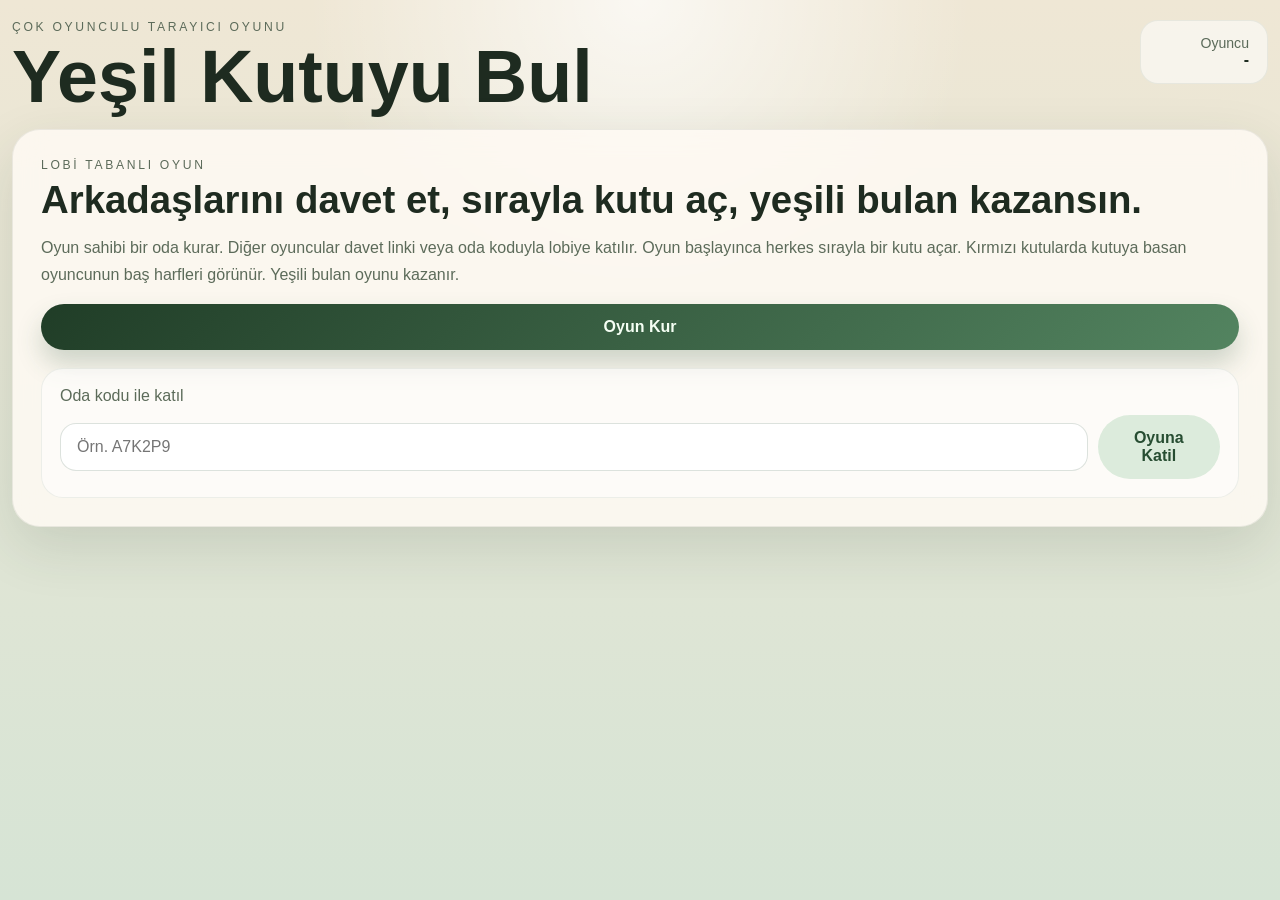
==== index.html @ d61cb57b "Prepare FindTheBox for production deployment" ====
<!DOCTYPE html>
<html lang="tr">
<head>
  <meta charset="UTF-8">
  <meta name="viewport" content="width=device-width, initial-scale=1.0">
  <title>Yeşil Kutuyu Bul</title>
  <link rel="stylesheet" href="styles.css">
</head>
<body>
  <div class="app-shell">
    <header class="topbar">
      <div>
        <p class="eyebrow">Çok Oyunculu Tarayıcı Oyunu</p>
        <h1>Yeşil Kutuyu Bul</h1>
      </div>
      <div class="profile-chip">
        <span>Oyuncu</span>
        <strong id="playerBadge">-</strong>
      </div>
    </header>

    <main class="layout">
      <section id="homeView" class="panel hero-panel view active">
        <div class="hero-copy">
          <p class="section-kicker">Lobi tabanlı oyun</p>
          <h2>Arkadaşlarını davet et, sırayla kutu aç, yeşili bulan kazansın.</h2>
          <p>
            Oyun sahibi bir oda kurar. Diğer oyuncular davet linki veya oda koduyla lobiye katılır.
            Oyun başlayınca herkes sırayla bir kutu açar. Kırmızı kutularda kutuya basan oyuncunun
            baş harfleri görünür. Yeşili bulan oyunu kazanır.
          </p>
        </div>

        <div class="hero-actions">
          <button id="createRoomButton" class="primary-button" type="button">Oyun Kur</button>

          <form id="joinRoomForm" class="join-card">
            <label for="roomCodeInput">Oda kodu ile katıl</label>
            <div class="join-row">
              <input id="roomCodeInput" name="roomCode" type="text" maxlength="6" placeholder="Örn. A7K2P9" autocomplete="off">
              <button class="secondary-button" type="submit">Oyuna Katil</button>
            </div>
          </form>
        </div>
      </section>

      <section id="roomView" class="view">
        <div class="grid-layout">
          <aside class="panel sidebar">
            <div class="room-header">
              <p class="section-kicker">Oda Bilgileri</p>
              <div class="room-code-wrap">
                <span>Oda Kodu</span>
                <strong id="roomCodeLabel">------</strong>
              </div>
            </div>

            <div class="invite-box">
              <label for="inviteLinkInput">Davet Linki</label>
              <div class="invite-row">
                <input id="inviteLinkInput" type="text" readonly>
                <button id="copyInviteButton" class="ghost-button" type="button">Kopyala</button>
              </div>
            </div>

            <div class="player-list-card">
              <div class="player-list-title">
                <span>Oyuncular</span>
                <strong id="playerCountLabel">0/4</strong>
              </div>
              <ul id="playersList" class="players-list"></ul>
            </div>

            <div class="player-list-card">
              <div class="player-list-title">
                <span>Lider Tablosu</span>
                <strong id="leaderLabel">-</strong>
              </div>
              <ul id="leaderboardList" class="players-list"></ul>
            </div>

            <div class="panel-note">
              <strong>Tur Kuralı</strong>
              <p id="stepRuleText">1. turda herkes sırayla 1 kutu açar. Sonraki turlarda kazanan oyuncu bonus açılış hakkıyla başlar.</p>
            </div>
          </aside>

          <section class="panel game-panel">
            <div class="game-toolbar">
              <div class="status-stack">
                <p class="section-kicker">Oyun Durumu</p>
                <h2 id="statusHeading">Lobi hazırlanıyor</h2>
                <p id="statusText">Bir oda kur veya katıl, sonra oyun sahibinin başlatmasını bekle.</p>
              </div>

              <div class="toolbar-actions">
                <button id="startGameButton" class="primary-button" type="button">Oyunu Baslat</button>
                <button id="leaveRoomButton" class="ghost-button" type="button">Lobiden Ayrıl</button>
              </div>
            </div>

            <div class="turn-strip">
              <div class="turn-card">
                <span>Sıra</span>
                <strong id="turnLabel">Bekleniyor</strong>
              </div>
              <div class="turn-card">
                <span>Tur</span>
                <strong id="stepLabel">1/5</strong>
              </div>
              <div class="turn-card">
                <span>Bonus Hak</span>
                <strong id="bonusLabel">-</strong>
              </div>
            </div>

            <div id="board" class="board" aria-label="Oyun tahtası"></div>

            <div class="results-strip">
              <div class="player-list-card">
                <div class="player-list-title">
                  <span>Tur Sonuçları</span>
                  <strong id="resultsCountLabel">0/5</strong>
                </div>
                <ul id="stepResultsList" class="players-list"></ul>
              </div>
            </div>
          </section>
        </div>
      </section>
    </main>
  </div>

  <dialog id="nameDialog" class="dialog-card">
    <form id="nameForm" method="dialog" class="dialog-form">
      <p class="section-kicker">İlk Giriş</p>
      <h2>Oyuncu adını yaz</h2>
      <p>Bu isim kutuların üstünde görünecek ve lobide seni temsil edecek.</p>
      <input id="nameInput" name="playerName" type="text" maxlength="20" placeholder="İsminiz" autocomplete="name" required>
      <button class="primary-button" type="submit">Devam Et</button>
    </form>
  </dialog>

  <dialog id="createRoomDialog" class="dialog-card">
    <form id="createRoomForm" method="dialog" class="dialog-form">
      <p class="section-kicker">Oda Ayarları</p>
      <h2>Oyuncu sayısını seç</h2>
      <p>Lobi oluşturulurken maksimum oyuncu sayısını belirleyebilirsin.</p>
      <label class="select-label" for="maxPlayersSelect">Maksimum oyuncu</label>
      <select id="maxPlayersSelect" class="select-input" name="maxPlayers">
        <option value="2">2 Oyuncu</option>
        <option value="3">3 Oyuncu</option>
        <option value="4">4 Oyuncu</option>
        <option value="5">5 Oyuncu</option>
        <option value="6">6 Oyuncu</option>
        <option value="7">7 Oyuncu</option>
        <option value="8" selected>8 Oyuncu</option>
      </select>
      <div class="dialog-actions">
        <button class="primary-button" type="submit">Odayı Kur</button>
        <button id="cancelCreateRoomButton" class="ghost-button" type="button">Vazgeç</button>
      </div>
    </form>
  </dialog>

  <dialog id="restartDialog" class="dialog-card">
    <div class="dialog-form">
      <p class="section-kicker">Tur Bitti</p>
      <h2 id="restartTitle">Yeni turnuva başlatılsın mı?</h2>
      <p id="restartText">Oda sahibi olarak aynı oyuncularla 5 turluk yeni bir seri açabilirsin.</p>
      <div class="dialog-actions">
        <button id="restartGameButton" class="primary-button" type="button">Tekrar Başlat</button>
        <button id="closeRestartDialogButton" class="ghost-button" type="button">Daha Sonra</button>
      </div>
    </div>
  </dialog>

  <div id="toast" class="toast" aria-live="polite"></div>
  <div id="celebrationOverlay" class="celebration-overlay" aria-hidden="true">
    <div class="celebration-fireworks">
      <span class="burst burst-a"></span>
      <span class="burst burst-b"></span>
      <span class="burst burst-c"></span>
      <span class="burst burst-d"></span>
    </div>
    <div class="celebration-card">
      <p class="section-kicker">Tur Kazanıldı</p>
      <h2 id="celebrationTitle">Kazanan belli oldu</h2>
      <p id="celebrationText">Yeni tur 5 saniye içinde başlayacak.</p>
    </div>
  </div>

  <script src="script.js"></script>
</body>
</html>
---- styles.css ----
:root {
  --bg-top: #efe7d5;
  --bg-bottom: #d6e4d5;
  --panel: rgba(255, 251, 244, 0.82);
  --panel-border: rgba(32, 52, 37, 0.08);
  --text: #1e2b20;
  --muted: #5c6b5a;
  --accent: #274d32;
  --danger: #c95a5a;
  --danger-deep: #943434;
  --success: #48a96a;
  --success-deep: #21603b;
  --tile-hidden: #f3ede2;
  --tile-border: #d4c7af;
  --shadow: 0 20px 55px rgba(44, 63, 48, 0.14);
}

* {
  box-sizing: border-box;
}

body {
  margin: 0;
  min-height: 100vh;
  font-family: Bahnschrift, "Trebuchet MS", sans-serif;
  color: var(--text);
  background:
    radial-gradient(circle at top, rgba(255, 255, 255, 0.7), transparent 30%),
    linear-gradient(180deg, var(--bg-top), var(--bg-bottom));
}

button,
input {
  font: inherit;
}

.app-shell {
  width: min(1320px, calc(100% - 24px));
  margin: 0 auto;
  padding: 20px 0 36px;
}

.topbar {
  display: flex;
  justify-content: space-between;
  align-items: flex-start;
  gap: 16px;
  margin-bottom: 18px;
}

.eyebrow,
.section-kicker {
  margin: 0 0 8px;
  text-transform: uppercase;
  letter-spacing: 0.22em;
  font-size: 0.76rem;
  color: var(--muted);
}

h1 {
  margin: 0;
  font-size: clamp(2.6rem, 6vw, 4.6rem);
  line-height: 0.94;
}

.profile-chip {
  padding: 14px 18px;
  border-radius: 18px;
  background: rgba(255, 255, 255, 0.55);
  border: 1px solid rgba(39, 77, 50, 0.08);
  min-width: 128px;
  text-align: right;
}

.profile-chip span {
  display: block;
  color: var(--muted);
  font-size: 0.88rem;
}

.view {
  display: none;
}

.view.active {
  display: block;
}

.panel {
  background: var(--panel);
  border: 1px solid var(--panel-border);
  border-radius: 28px;
  box-shadow: var(--shadow);
  backdrop-filter: blur(16px);
}

.hero-panel {
  display: grid;
  grid-template-columns: 1.3fr 0.9fr;
  gap: 24px;
  padding: 28px;
}

.hero-panel h2,
.status-stack h2,
.dialog-form h2 {
  margin: 0;
  font-size: clamp(1.8rem, 3vw, 3rem);
  line-height: 1.02;
}

.hero-copy p:last-child,
.status-stack p:last-child,
.dialog-form p {
  color: var(--muted);
  line-height: 1.65;
}

.hero-actions {
  display: flex;
  flex-direction: column;
  justify-content: center;
  gap: 18px;
}

.join-card,
.invite-box,
.player-list-card,
.panel-note,
.turn-card {
  padding: 18px;
  border-radius: 22px;
  background: rgba(255, 255, 255, 0.56);
  border: 1px solid rgba(39, 77, 50, 0.08);
}

.join-card label,
.invite-box label {
  display: block;
  margin-bottom: 10px;
  color: var(--muted);
}

.join-row,
.invite-row,
.dialog-actions {
  display: flex;
  gap: 10px;
  align-items: center;
}

.select-label {
  display: block;
  margin: 10px 0 8px;
  color: var(--muted);
}

.select-input {
  width: 100%;
  padding: 14px 16px;
  border-radius: 16px;
  border: 1px solid rgba(39, 77, 50, 0.16);
  background: rgba(255, 255, 255, 0.9);
  color: var(--text);
}

input {
  width: 100%;
  padding: 14px 16px;
  border-radius: 16px;
  border: 1px solid rgba(39, 77, 50, 0.16);
  background: rgba(255, 255, 255, 0.86);
  color: var(--text);
}

input:focus-visible {
  outline: 3px solid rgba(39, 77, 50, 0.22);
  outline-offset: 2px;
}

.primary-button,
.secondary-button,
.ghost-button {
  border: 0;
  border-radius: 999px;
  padding: 14px 22px;
  cursor: pointer;
  font-weight: 700;
  transition: transform 150ms ease, opacity 150ms ease;
}

.primary-button {
  color: #f5fff4;
  background: linear-gradient(135deg, #203d27, #538460);
  box-shadow: 0 14px 26px rgba(44, 87, 57, 0.22);
}

.secondary-button {
  color: var(--accent);
  background: #dcebdc;
}

.ghost-button {
  color: var(--accent);
  background: rgba(255, 255, 255, 0.72);
  border: 1px solid rgba(39, 77, 50, 0.12);
}

button:hover:not(:disabled) {
  transform: translateY(-1px);
}

button:disabled {
  opacity: 0.55;
  cursor: not-allowed;
}

.grid-layout {
  display: grid;
  grid-template-columns: minmax(280px, 320px) minmax(0, 1fr);
  gap: 18px;
  align-items: start;
}

.sidebar,
.game-panel {
  padding: 24px;
}

.sidebar {
  display: grid;
  align-content: start;
  gap: 16px;
}

.room-header,
.player-list-title {
  display: flex;
  justify-content: space-between;
  align-items: center;
  gap: 12px;
}

.room-code-wrap {
  text-align: right;
}

.room-code-wrap span,
.turn-card span {
  display: block;
  color: var(--muted);
  font-size: 0.86rem;
}

.room-code-wrap strong,
.turn-card strong {
  font-size: 1.28rem;
}

.players-list {
  list-style: none;
  padding: 0;
  margin: 16px 0 0;
  display: grid;
  gap: 10px;
}

.players-list li {
  display: flex;
  align-items: center;
  justify-content: space-between;
  gap: 10px;
  padding: 12px 14px;
  border-radius: 16px;
  background: rgba(249, 248, 244, 0.9);
}

.players-list li.compact {
  padding: 10px 12px;
}

.player-meta {
  display: flex;
  align-items: center;
  gap: 10px;
}

.avatar {
  width: 38px;
  height: 38px;
  display: grid;
  place-items: center;
  border-radius: 50%;
  background: #e5f0e2;
  color: var(--accent);
  font-weight: 700;
}

.pill {
  padding: 4px 8px;
  border-radius: 999px;
  font-size: 0.76rem;
  background: #edf4e8;
  color: var(--accent);
}

.subline {
  color: var(--muted);
  font-size: 0.84rem;
}

.game-toolbar {
  display: flex;
  justify-content: space-between;
  gap: 20px;
  align-items: flex-start;
}

.toolbar-actions {
  display: flex;
  gap: 10px;
  flex-wrap: wrap;
  justify-content: flex-end;
}

.turn-strip {
  display: grid;
  grid-template-columns: repeat(3, minmax(0, 1fr));
  gap: 14px;
  margin-top: 22px;
}

.results-strip {
  margin-top: 22px;
}

.board {
  display: grid;
  grid-template-columns: repeat(10, minmax(0, 1fr));
  gap: 8px;
  margin-top: 22px;
}

.tile {
  aspect-ratio: 1 / 1;
  min-height: 54px;
  border-radius: 16px;
  border: 2px solid var(--tile-border);
  background: var(--tile-hidden);
  cursor: pointer;
  position: relative;
  overflow: hidden;
  transition: transform 140ms ease, border-color 160ms ease, background 160ms ease;
}

.tile:hover:not(:disabled) {
  transform: scale(1.03);
}

.tile:focus-visible {
  outline: 3px solid rgba(39, 77, 50, 0.24);
  outline-offset: 2px;
}

.tile.revealed.red {
  background: linear-gradient(145deg, var(--danger), #e07d7d);
  border-color: var(--danger-deep);
}

.tile.revealed.green {
  background: linear-gradient(145deg, var(--success), #7fc894);
  border-color: var(--success-deep);
}

.tile-label {
  position: absolute;
  inset: 0;
  display: grid;
  place-items: center;
  font-size: clamp(0.8rem, 1.9vw, 1.1rem);
  font-weight: 700;
  color: rgba(255, 255, 255, 0.96);
  letter-spacing: 0.04em;
}

.tile.ready {
  box-shadow: inset 0 0 0 3px rgba(39, 77, 50, 0.12);
}

.dialog-card {
  width: min(460px, calc(100% - 24px));
  border: 0;
  border-radius: 28px;
  padding: 0;
  background: transparent;
}

.dialog-card::backdrop {
  background: rgba(17, 27, 19, 0.42);
  backdrop-filter: blur(5px);
}

.dialog-form {
  padding: 28px;
  border-radius: 28px;
  background: #fffaf2;
  box-shadow: var(--shadow);
}

.toast {
  position: fixed;
  left: 50%;
  bottom: 24px;
  transform: translateX(-50%) translateY(12px);
  padding: 12px 16px;
  border-radius: 999px;
  background: rgba(31, 49, 37, 0.95);
  color: #f9fff8;
  opacity: 0;
  pointer-events: none;
  transition: opacity 160ms ease, transform 160ms ease;
}

.toast.visible {
  opacity: 1;
  transform: translateX(-50%) translateY(0);
}

.celebration-overlay {
  position: fixed;
  inset: 0;
  display: grid;
  place-items: center;
  background: rgba(15, 28, 18, 0.48);
  backdrop-filter: blur(6px);
  opacity: 0;
  pointer-events: none;
  transition: opacity 220ms ease;
  z-index: 20;
}

.celebration-overlay.visible {
  opacity: 1;
}

.celebration-card {
  position: relative;
  z-index: 2;
  width: min(520px, calc(100% - 24px));
  padding: 28px;
  border-radius: 28px;
  background: rgba(255, 248, 239, 0.96);
  box-shadow: var(--shadow);
  text-align: center;
}

.celebration-fireworks {
  position: absolute;
  inset: 0;
  pointer-events: none;
}

.burst {
  position: absolute;
  width: 160px;
  height: 160px;
  border-radius: 50%;
  background:
    radial-gradient(circle, rgba(255, 255, 255, 0.95) 0 8%, transparent 9%),
    conic-gradient(from 0deg, #ffcf70, transparent 15%, #66d48a 30%, transparent 45%, #ff7b7b 60%, transparent 75%, #ffe6a7 90%, transparent 100%);
  filter: blur(0.4px);
  opacity: 0;
  animation: burst-pop 1.4s ease-out infinite;
}

.burst-a {
  top: 14%;
  left: 18%;
}

.burst-b {
  top: 18%;
  right: 16%;
  animation-delay: 0.35s;
}

.burst-c {
  bottom: 18%;
  left: 22%;
  animation-delay: 0.7s;
}

.burst-d {
  bottom: 14%;
  right: 20%;
  animation-delay: 1.05s;
}

@keyframes burst-pop {
  0% {
    transform: scale(0.25);
    opacity: 0;
  }

  18% {
    opacity: 1;
  }

  100% {
    transform: scale(1.15);
    opacity: 0;
  }
}

@media (max-width: 980px) {
  .hero-panel,
  .grid-layout {
    grid-template-columns: 1fr;
  }

  .game-toolbar {
    flex-direction: column;
  }

  .sidebar {
    order: 2;
  }

  .game-panel {
    order: 1;
  }
}

@media (max-width: 720px) {
  .topbar {
    flex-direction: column;
  }

  .profile-chip {
    width: 100%;
    text-align: left;
  }

  .turn-strip {
    grid-template-columns: repeat(3, minmax(0, 1fr));
  }

  .board {
    grid-template-columns: repeat(5, minmax(0, 1fr));
  }

  .join-row,
  .invite-row,
  .dialog-actions {
    flex-direction: column;
    align-items: stretch;
  }

  .toolbar-actions {
    width: 100%;
  }

  .toolbar-actions button {
    width: 100%;
  }
}

@media (max-width: 520px) {
  .app-shell {
    width: min(100% - 14px, 100%);
    padding-top: 12px;
  }

  .panel,
  .dialog-form {
    border-radius: 22px;
  }

  .hero-panel,
  .sidebar,
  .game-panel {
    padding: 16px;
  }

  h1 {
    font-size: clamp(2rem, 10vw, 3rem);
  }

  .hero-panel h2,
  .status-stack h2,
  .dialog-form h2 {
    font-size: clamp(1.4rem, 7vw, 2rem);
  }

  .board {
    grid-template-columns: repeat(4, minmax(0, 1fr));
    gap: 6px;
  }

  .tile {
    min-height: 48px;
    border-radius: 14px;
  }

  .turn-strip {
    grid-template-columns: 1fr;
  }

  .player-list-title,
  .room-header {
    align-items: flex-start;
    flex-direction: column;
  }

  .room-code-wrap {
    text-align: left;
  }
}
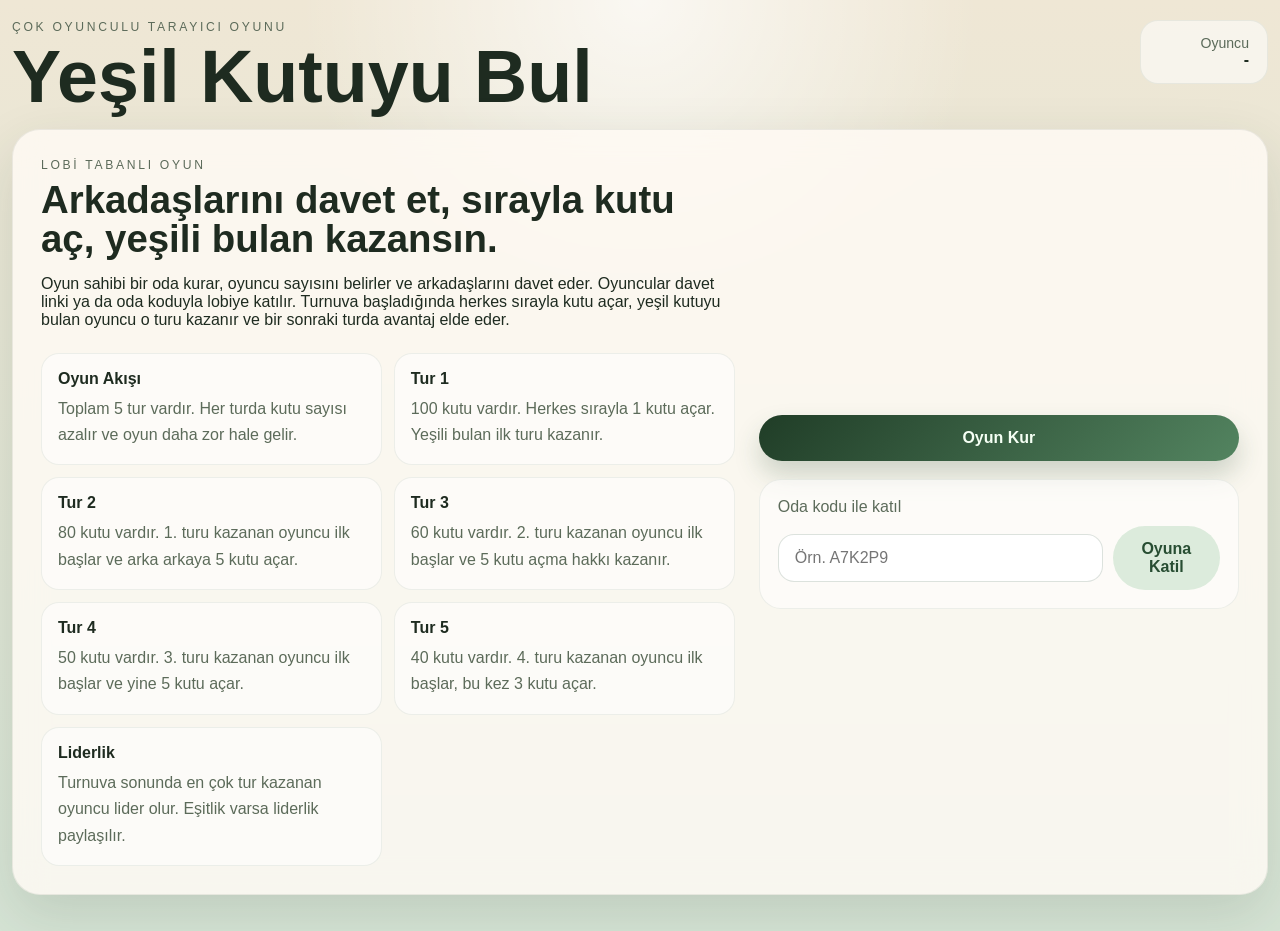
==== commit 0182e494: "Add landing page game rules overview" ====
--- a/index.html
+++ b/index.html
@@ -9,10 +9,10 @@
 <body>
   <div class="app-shell">
     <header class="topbar">
-      <div>
+      <button id="homeBrandButton" class="brand-button" type="button">
         <p class="eyebrow">Çok Oyunculu Tarayıcı Oyunu</p>
         <h1>Yeşil Kutuyu Bul</h1>
-      </div>
+      </button>
       <div class="profile-chip">
         <span>Oyuncu</span>
         <strong id="playerBadge">-</strong>
@@ -25,10 +25,42 @@
           <p class="section-kicker">Lobi tabanlı oyun</p>
           <h2>Arkadaşlarını davet et, sırayla kutu aç, yeşili bulan kazansın.</h2>
           <p>
-            Oyun sahibi bir oda kurar. Diğer oyuncular davet linki veya oda koduyla lobiye katılır.
-            Oyun başlayınca herkes sırayla bir kutu açar. Kırmızı kutularda kutuya basan oyuncunun
-            baş harfleri görünür. Yeşili bulan oyunu kazanır.
+            Oyun sahibi bir oda kurar, oyuncu sayısını belirler ve arkadaşlarını davet eder.
+            Oyuncular davet linki ya da oda koduyla lobiye katılır. Turnuva başladığında herkes
+            sırayla kutu açar, yeşil kutuyu bulan oyuncu o turu kazanır ve bir sonraki turda avantaj
+            elde eder.
           </p>
+
+          <div class="hero-rules">
+            <div class="hero-rule-card">
+              <strong>Oyun Akışı</strong>
+              <p>Toplam 5 tur vardır. Her turda kutu sayısı azalır ve oyun daha zor hale gelir.</p>
+            </div>
+            <div class="hero-rule-card">
+              <strong>Tur 1</strong>
+              <p>100 kutu vardır. Herkes sırayla 1 kutu açar. Yeşili bulan ilk turu kazanır.</p>
+            </div>
+            <div class="hero-rule-card">
+              <strong>Tur 2</strong>
+              <p>80 kutu vardır. 1. turu kazanan oyuncu ilk başlar ve arka arkaya 5 kutu açar.</p>
+            </div>
+            <div class="hero-rule-card">
+              <strong>Tur 3</strong>
+              <p>60 kutu vardır. 2. turu kazanan oyuncu ilk başlar ve 5 kutu açma hakkı kazanır.</p>
+            </div>
+            <div class="hero-rule-card">
+              <strong>Tur 4</strong>
+              <p>50 kutu vardır. 3. turu kazanan oyuncu ilk başlar ve yine 5 kutu açar.</p>
+            </div>
+            <div class="hero-rule-card">
+              <strong>Tur 5</strong>
+              <p>40 kutu vardır. 4. turu kazanan oyuncu ilk başlar, bu kez 3 kutu açar.</p>
+            </div>
+            <div class="hero-rule-card">
+              <strong>Liderlik</strong>
+              <p>Turnuva sonunda en çok tur kazanan oyuncu lider olur. Eşitlik varsa liderlik paylaşılır.</p>
+            </div>
+          </div>
         </div>
 
         <div class="hero-actions">
@@ -44,9 +76,9 @@
         </div>
       </section>
 
-      <section id="roomView" class="view">
+      <section id="roomView" class="panel room-shell view">
         <div class="grid-layout">
-          <aside class="panel sidebar">
+          <aside class="sidebar">
             <div class="room-header">
               <p class="section-kicker">Oda Bilgileri</p>
               <div class="room-code-wrap">
@@ -85,7 +117,7 @@
             </div>
           </aside>
 
-          <section class="panel game-panel">
+          <section class="game-panel">
             <div class="game-toolbar">
               <div class="status-stack">
                 <p class="section-kicker">Oyun Durumu</p>
--- a/styles.css
+++ b/styles.css
@@ -48,6 +48,20 @@
   margin-bottom: 18px;
 }
 
+.brand-button {
+  appearance: none;
+  background: none;
+  border: 0;
+  padding: 0;
+  text-align: left;
+  color: inherit;
+  cursor: pointer;
+}
+
+.brand-button:hover {
+  opacity: 0.92;
+}
+
 .eyebrow,
 .section-kicker {
   margin: 0 0 8px;
@@ -78,12 +92,20 @@
   font-size: 0.88rem;
 }
 
-.view {
-  display: none;
+.view:not(.active) {
+  display: none !important;
 }
 
 .view.active {
   display: block;
+}
+
+.hero-panel.view.active {
+  display: grid;
+}
+
+.room-shell {
+  padding: 18px;
 }
 
 .panel {
@@ -121,6 +143,31 @@
   flex-direction: column;
   justify-content: center;
   gap: 18px;
+}
+
+.hero-rules {
+  display: grid;
+  grid-template-columns: repeat(2, minmax(0, 1fr));
+  gap: 12px;
+  margin-top: 24px;
+}
+
+.hero-rule-card {
+  padding: 16px;
+  border-radius: 18px;
+  background: rgba(255, 255, 255, 0.54);
+  border: 1px solid rgba(39, 77, 50, 0.08);
+}
+
+.hero-rule-card strong {
+  display: block;
+  margin-bottom: 8px;
+}
+
+.hero-rule-card p {
+  margin: 0;
+  color: var(--muted);
+  line-height: 1.55;
 }
 
 .join-card,
@@ -231,6 +278,15 @@
   display: grid;
   align-content: start;
   gap: 16px;
+  background: rgba(255, 255, 255, 0.38);
+  border: 1px solid rgba(39, 77, 50, 0.08);
+  border-radius: 24px;
+}
+
+.game-panel {
+  background: rgba(255, 255, 255, 0.34);
+  border: 1px solid rgba(39, 77, 50, 0.08);
+  border-radius: 24px;
 }
 
 .room-header,
@@ -563,6 +619,10 @@
   .toolbar-actions button {
     width: 100%;
   }
+
+  .hero-rules {
+    grid-template-columns: 1fr;
+  }
 }
 
 @media (max-width: 520px) {
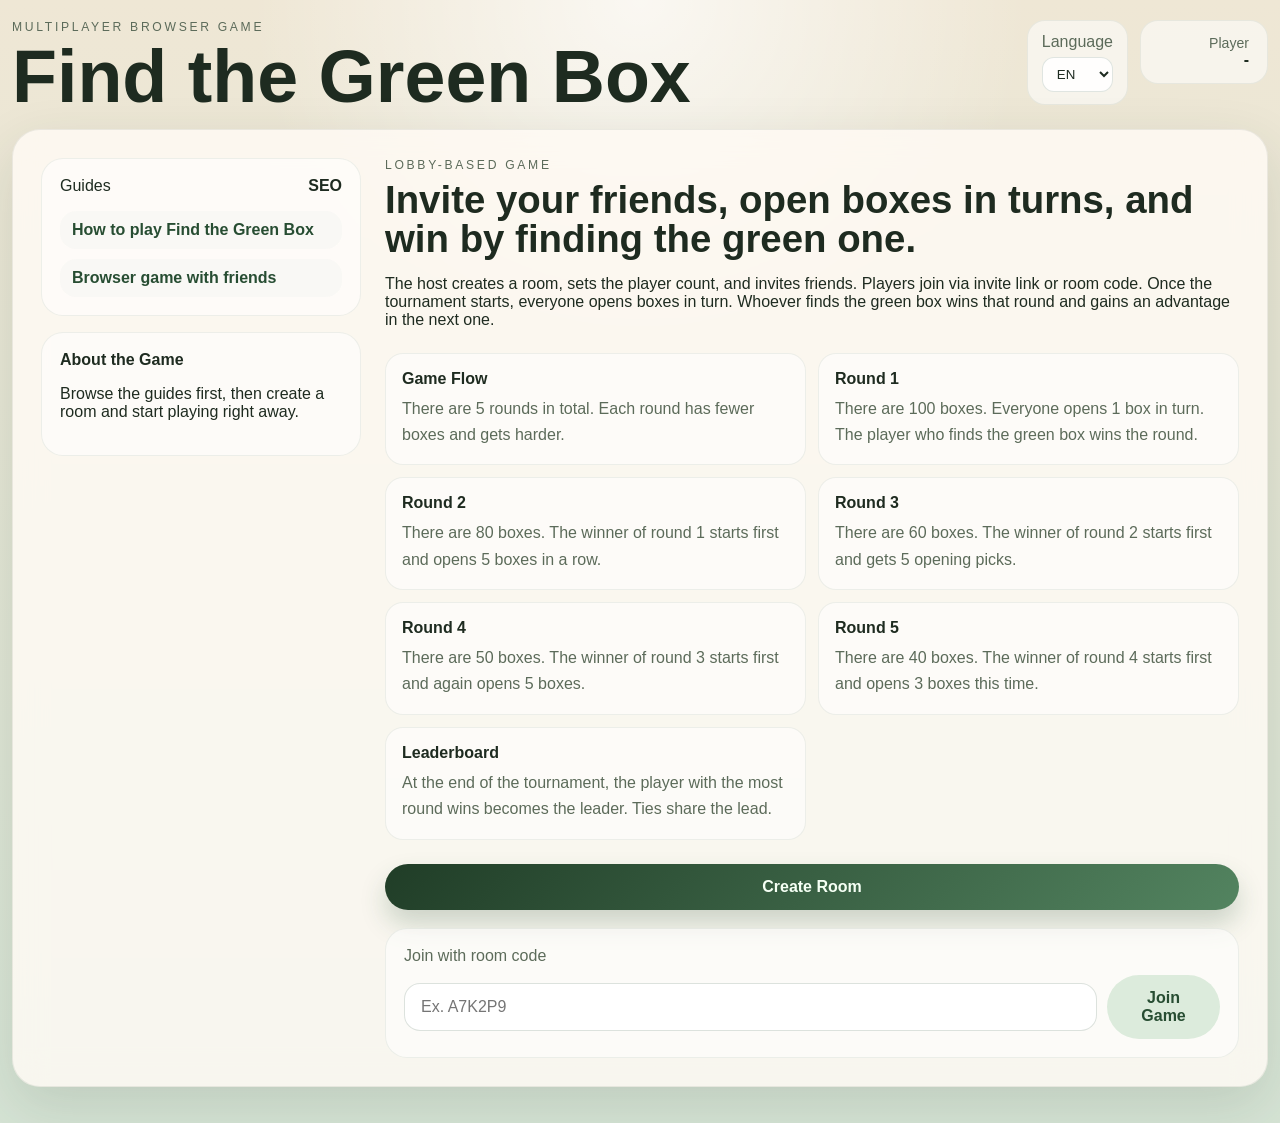
==== commit 76e40a3e: "Expand SEO content and harden scaling behavior" ====
--- a/index.html
+++ b/index.html
@@ -1,78 +1,136 @@
 <!DOCTYPE html>
-<html lang="tr">
+<html lang="tr" data-default-lang="tr">
 <head>
   <meta charset="UTF-8">
   <meta name="viewport" content="width=device-width, initial-scale=1.0">
-  <title>Yeşil Kutuyu Bul</title>
+  <title>Yeşil Kutuyu Bul | Multiplayer Browser Game with Room Code</title>
+  <meta name="description" content="Yeşil Kutuyu Bul is a multiplayer browser game where friends join a room, open boxes in turns, and try to find the hidden green box first. Play on mobile or desktop.">
+  <meta name="robots" content="index,follow,max-image-preview:large">
+  <link rel="canonical" href="https://findthebox.co/">
+  <link rel="alternate" hreflang="tr" href="https://findthebox.co/tr/">
+  <link rel="alternate" hreflang="en" href="https://findthebox.co/en/">
+  <link rel="alternate" hreflang="x-default" href="https://findthebox.co/">
+  <meta property="og:type" content="website">
+  <meta property="og:title" content="Yeşil Kutuyu Bul | Multiplayer Browser Game">
+  <meta property="og:description" content="Create a room, invite friends, and find the hidden green box before anyone else.">
+  <meta property="og:url" content="https://findthebox.co/">
+  <meta property="og:site_name" content="FindTheBox">
+  <meta property="og:locale" content="tr_TR">
+  <meta name="twitter:card" content="summary_large_image">
+  <meta name="twitter:title" content="Yeşil Kutuyu Bul | Multiplayer Browser Game">
+  <meta name="twitter:description" content="Play a fast room-based browser game with friends on desktop or mobile.">
+  <script type="application/ld+json">
+    {
+      "@context": "https://schema.org",
+      "@type": "WebSite",
+      "name": "FindTheBox",
+      "url": "https://findthebox.co/",
+      "inLanguage": ["tr", "en"]
+    }
+  </script>
   <link rel="stylesheet" href="styles.css">
 </head>
 <body>
   <div class="app-shell">
     <header class="topbar">
       <button id="homeBrandButton" class="brand-button" type="button">
-        <p class="eyebrow">Çok Oyunculu Tarayıcı Oyunu</p>
-        <h1>Yeşil Kutuyu Bul</h1>
+        <p id="brandEyebrow" class="eyebrow">Çok Oyunculu Tarayıcı Oyunu</p>
+        <h1 id="brandTitle">Yeşil Kutuyu Bul</h1>
       </button>
-      <div class="profile-chip">
-        <span>Oyuncu</span>
+      <div class="topbar-side">
+        <label class="language-switch">
+          <span id="languageLabel">Dil</span>
+          <select id="languageSelect" class="language-select">
+            <option value="tr">TR</option>
+            <option value="en">EN</option>
+          </select>
+        </label>
+        <div class="profile-chip">
+          <span id="playerBadgeLabel">Oyuncu</span>
         <strong id="playerBadge">-</strong>
+        </div>
       </div>
     </header>
 
     <main class="layout">
       <section id="homeView" class="panel hero-panel view active">
-        <div class="hero-copy">
-          <p class="section-kicker">Lobi tabanlı oyun</p>
-          <h2>Arkadaşlarını davet et, sırayla kutu aç, yeşili bulan kazansın.</h2>
-          <p>
-            Oyun sahibi bir oda kurar, oyuncu sayısını belirler ve arkadaşlarını davet eder.
-            Oyuncular davet linki ya da oda koduyla lobiye katılır. Turnuva başladığında herkes
-            sırayla kutu açar, yeşil kutuyu bulan oyuncu o turu kazanır ve bir sonraki turda avantaj
-            elde eder.
-          </p>
-
-          <div class="hero-rules">
-            <div class="hero-rule-card">
-              <strong>Oyun Akışı</strong>
-              <p>Toplam 5 tur vardır. Her turda kutu sayısı azalır ve oyun daha zor hale gelir.</p>
-            </div>
-            <div class="hero-rule-card">
-              <strong>Tur 1</strong>
-              <p>100 kutu vardır. Herkes sırayla 1 kutu açar. Yeşili bulan ilk turu kazanır.</p>
-            </div>
-            <div class="hero-rule-card">
-              <strong>Tur 2</strong>
-              <p>80 kutu vardır. 1. turu kazanan oyuncu ilk başlar ve arka arkaya 5 kutu açar.</p>
-            </div>
-            <div class="hero-rule-card">
-              <strong>Tur 3</strong>
-              <p>60 kutu vardır. 2. turu kazanan oyuncu ilk başlar ve 5 kutu açma hakkı kazanır.</p>
-            </div>
-            <div class="hero-rule-card">
-              <strong>Tur 4</strong>
-              <p>50 kutu vardır. 3. turu kazanan oyuncu ilk başlar ve yine 5 kutu açar.</p>
-            </div>
-            <div class="hero-rule-card">
-              <strong>Tur 5</strong>
-              <p>40 kutu vardır. 4. turu kazanan oyuncu ilk başlar, bu kez 3 kutu açar.</p>
-            </div>
-            <div class="hero-rule-card">
-              <strong>Liderlik</strong>
-              <p>Turnuva sonunda en çok tur kazanan oyuncu lider olur. Eşitlik varsa liderlik paylaşılır.</p>
-            </div>
-          </div>
-        </div>
-
-        <div class="hero-actions">
-          <button id="createRoomButton" class="primary-button" type="button">Oyun Kur</button>
-
-          <form id="joinRoomForm" class="join-card">
-            <label for="roomCodeInput">Oda kodu ile katıl</label>
-            <div class="join-row">
-              <input id="roomCodeInput" name="roomCode" type="text" maxlength="6" placeholder="Örn. A7K2P9" autocomplete="off">
-              <button class="secondary-button" type="submit">Oyuna Katil</button>
-            </div>
-          </form>
+        <aside class="home-sidebar">
+          <div class="player-list-card">
+            <div class="player-list-title">
+              <span id="guidesTitle">Rehberler</span>
+              <strong>SEO</strong>
+            </div>
+            <ul class="players-list">
+              <li class="compact"><a id="guidePrimary" href="/tr/nasil-oynanir/">Yeşil Kutuyu Bul nasıl oynanır?</a></li>
+              <li class="compact"><a id="guideSecondary" href="/tr/arkadaslarla-browser-oyunu/">Arkadaşlarla browser oyunu</a></li>
+            </ul>
+          </div>
+
+          <div class="panel-note">
+            <strong id="sidebarNoteTitle">Oyun Hakkında</strong>
+            <p id="sidebarNoteText">Önce rehberlere göz atabilir, sonra oda kurup hemen oyuna başlayabilirsin.</p>
+          </div>
+        </aside>
+
+        <div class="hero-main">
+          <div class="hero-copy">
+            <p id="heroKicker" class="section-kicker">Lobi tabanlı oyun</p>
+            <h2 id="heroTitle">Arkadaşlarını davet et, sırayla kutu aç, yeşili bulan kazansın.</h2>
+            <p id="heroDescription">
+              Oyun sahibi bir oda kurar, oyuncu sayısını belirler ve arkadaşlarını davet eder.
+              Oyuncular davet linki ya da oda koduyla lobiye katılır. Turnuva başladığında herkes
+              sırayla kutu açar, yeşil kutuyu bulan oyuncu o turu kazanır ve bir sonraki turda avantaj
+              elde eder.
+            </p>
+
+            <div class="hero-rules">
+              <div class="hero-rule-card">
+                <strong id="heroRuleFlowTitle">Oyun Akışı</strong>
+                <p id="heroRuleFlowText">Toplam 5 tur vardır. Her turda kutu sayısı azalır ve oyun daha zor hale gelir.</p>
+              </div>
+              <div class="hero-rule-card">
+                <strong id="heroRule1Title">Tur 1</strong>
+                <p id="heroRule1Text">100 kutu vardır. Herkes sırayla 1 kutu açar. Yeşili bulan ilk turu kazanır.</p>
+              </div>
+              <div class="hero-rule-card">
+                <strong id="heroRule2Title">Tur 2</strong>
+                <p id="heroRule2Text">80 kutu vardır. 1. turu kazanan oyuncu ilk başlar ve arka arkaya 5 kutu açar.</p>
+              </div>
+              <div class="hero-rule-card">
+                <strong id="heroRule3Title">Tur 3</strong>
+                <p id="heroRule3Text">60 kutu vardır. 2. turu kazanan oyuncu ilk başlar ve 5 kutu açma hakkı kazanır.</p>
+              </div>
+              <div class="hero-rule-card">
+                <strong id="heroRule4Title">Tur 4</strong>
+                <p id="heroRule4Text">50 kutu vardır. 3. turu kazanan oyuncu ilk başlar ve yine 5 kutu açar.</p>
+              </div>
+              <div class="hero-rule-card">
+                <strong id="heroRule5Title">Tur 5</strong>
+                <p id="heroRule5Text">40 kutu vardır. 4. turu kazanan oyuncu ilk başlar, bu kez 3 kutu açar.</p>
+              </div>
+              <div class="hero-rule-card">
+                <strong id="heroRuleLeaderTitle">Liderlik</strong>
+                <p id="heroRuleLeaderText">Turnuva sonunda en çok tur kazanan oyuncu lider olur. Eşitlik varsa liderlik paylaşılır.</p>
+              </div>
+            </div>
+          </div>
+
+          <div class="hero-actions">
+            <button id="createRoomButton" class="primary-button" type="button">Oyun Kur</button>
+
+            <form id="joinRoomForm" class="join-card">
+              <label id="joinRoomLabel" for="roomCodeInput">Oda kodu ile katıl</label>
+              <div class="join-row">
+                <input id="roomCodeInput" name="roomCode" type="text" maxlength="6" placeholder="Örn. A7K2P9" autocomplete="off">
+                <button class="secondary-button" type="submit">Oyuna Katil</button>
+              </div>
+            </form>
+
+            <div id="joinRequestNotice" class="panel-note join-request-notice hidden">
+              <strong>Katılım isteği gönderildi</strong>
+              <p id="joinRequestNoticeText">Oda sahibinin onayı bekleniyor. Onay gelirse otomatik olarak odaya alınacaksın.</p>
+            </div>
+          </div>
         </div>
       </section>
 
@@ -80,15 +138,15 @@
         <div class="grid-layout">
           <aside class="sidebar">
             <div class="room-header">
-              <p class="section-kicker">Oda Bilgileri</p>
+              <p id="roomInfoKicker" class="section-kicker">Oda Bilgileri</p>
               <div class="room-code-wrap">
-                <span>Oda Kodu</span>
+                <span id="roomCodeTitle">Oda Kodu</span>
                 <strong id="roomCodeLabel">------</strong>
               </div>
             </div>
 
             <div class="invite-box">
-              <label for="inviteLinkInput">Davet Linki</label>
+              <label id="inviteLinkLabel" for="inviteLinkInput">Davet Linki</label>
               <div class="invite-row">
                 <input id="inviteLinkInput" type="text" readonly>
                 <button id="copyInviteButton" class="ghost-button" type="button">Kopyala</button>
@@ -97,22 +155,30 @@
 
             <div class="player-list-card">
               <div class="player-list-title">
-                <span>Oyuncular</span>
+                <span id="playersTitle">Oyuncular</span>
                 <strong id="playerCountLabel">0/4</strong>
               </div>
               <ul id="playersList" class="players-list"></ul>
+            </div>
+
+            <div id="pendingRequestsCard" class="player-list-card hidden">
+              <div class="player-list-title">
+                <span id="pendingRequestsTitle">Katılım İstekleri</span>
+                <strong id="pendingRequestsCountLabel">0</strong>
+              </div>
+              <ul id="pendingRequestsList" class="players-list"></ul>
             </div>
 
             <div class="player-list-card">
               <div class="player-list-title">
-                <span>Lider Tablosu</span>
+                <span id="leaderboardTitle">Lider Tablosu</span>
                 <strong id="leaderLabel">-</strong>
               </div>
               <ul id="leaderboardList" class="players-list"></ul>
             </div>
 
             <div class="panel-note">
-              <strong>Tur Kuralı</strong>
+              <strong id="turnRuleTitle">Tur Kuralı</strong>
               <p id="stepRuleText">1. turda herkes sırayla 1 kutu açar. Sonraki turlarda kazanan oyuncu bonus açılış hakkıyla başlar.</p>
             </div>
           </aside>
@@ -120,7 +186,7 @@
           <section class="game-panel">
             <div class="game-toolbar">
               <div class="status-stack">
-                <p class="section-kicker">Oyun Durumu</p>
+                <p id="gameStatusKicker" class="section-kicker">Oyun Durumu</p>
                 <h2 id="statusHeading">Lobi hazırlanıyor</h2>
                 <p id="statusText">Bir oda kur veya katıl, sonra oyun sahibinin başlatmasını bekle.</p>
               </div>
@@ -133,16 +199,20 @@
 
             <div class="turn-strip">
               <div class="turn-card">
-                <span>Sıra</span>
+                <span id="turnTitle">Sıra</span>
                 <strong id="turnLabel">Bekleniyor</strong>
               </div>
               <div class="turn-card">
-                <span>Tur</span>
+                <span id="roundTitle">Tur</span>
                 <strong id="stepLabel">1/5</strong>
               </div>
               <div class="turn-card">
-                <span>Bonus Hak</span>
+                <span id="bonusTitle">Bonus Hak</span>
                 <strong id="bonusLabel">-</strong>
+              </div>
+              <div class="turn-card">
+                <span id="timerTitle">Süre</span>
+                <strong id="turnTimerLabel">-</strong>
               </div>
             </div>
 
@@ -151,7 +221,7 @@
             <div class="results-strip">
               <div class="player-list-card">
                 <div class="player-list-title">
-                  <span>Tur Sonuçları</span>
+                  <span id="turnResultsTitle">Tur Sonuçları</span>
                   <strong id="resultsCountLabel">0/5</strong>
                 </div>
                 <ul id="stepResultsList" class="players-list"></ul>
@@ -165,20 +235,20 @@
 
   <dialog id="nameDialog" class="dialog-card">
     <form id="nameForm" method="dialog" class="dialog-form">
-      <p class="section-kicker">İlk Giriş</p>
-      <h2>Oyuncu adını yaz</h2>
-      <p>Bu isim kutuların üstünde görünecek ve lobide seni temsil edecek.</p>
+      <p id="nameDialogKicker" class="section-kicker">İlk Giriş</p>
+      <h2 id="nameDialogTitle">Oyuncu adını yaz</h2>
+      <p id="nameDialogText">Bu isim kutuların üstünde görünecek ve lobide seni temsil edecek.</p>
       <input id="nameInput" name="playerName" type="text" maxlength="20" placeholder="İsminiz" autocomplete="name" required>
-      <button class="primary-button" type="submit">Devam Et</button>
+      <button id="nameDialogSubmit" class="primary-button" type="submit">Devam Et</button>
     </form>
   </dialog>
 
   <dialog id="createRoomDialog" class="dialog-card">
     <form id="createRoomForm" method="dialog" class="dialog-form">
-      <p class="section-kicker">Oda Ayarları</p>
-      <h2>Oyuncu sayısını seç</h2>
-      <p>Lobi oluşturulurken maksimum oyuncu sayısını belirleyebilirsin.</p>
-      <label class="select-label" for="maxPlayersSelect">Maksimum oyuncu</label>
+      <p id="createRoomDialogKicker" class="section-kicker">Oda Ayarları</p>
+      <h2 id="createRoomDialogTitle">Oyuncu sayısını seç</h2>
+      <p id="createRoomDialogText">Lobi oluşturulurken maksimum oyuncu sayısını belirleyebilirsin.</p>
+      <label id="maxPlayersLabel" class="select-label" for="maxPlayersSelect">Maksimum oyuncu</label>
       <select id="maxPlayersSelect" class="select-input" name="maxPlayers">
         <option value="2">2 Oyuncu</option>
         <option value="3">3 Oyuncu</option>
@@ -189,7 +259,7 @@
         <option value="8" selected>8 Oyuncu</option>
       </select>
       <div class="dialog-actions">
-        <button class="primary-button" type="submit">Odayı Kur</button>
+        <button id="createRoomSubmit" class="primary-button" type="submit">Odayı Kur</button>
         <button id="cancelCreateRoomButton" class="ghost-button" type="button">Vazgeç</button>
       </div>
     </form>
@@ -197,7 +267,7 @@
 
   <dialog id="restartDialog" class="dialog-card">
     <div class="dialog-form">
-      <p class="section-kicker">Tur Bitti</p>
+      <p id="restartDialogKicker" class="section-kicker">Tur Bitti</p>
       <h2 id="restartTitle">Yeni turnuva başlatılsın mı?</h2>
       <p id="restartText">Oda sahibi olarak aynı oyuncularla 5 turluk yeni bir seri açabilirsin.</p>
       <div class="dialog-actions">
@@ -216,7 +286,7 @@
       <span class="burst burst-d"></span>
     </div>
     <div class="celebration-card">
-      <p class="section-kicker">Tur Kazanıldı</p>
+      <p id="celebrationKicker" class="section-kicker">Tur Kazanıldı</p>
       <h2 id="celebrationTitle">Kazanan belli oldu</h2>
       <p id="celebrationText">Yeni tur 5 saniye içinde başlayacak.</p>
     </div>
--- a/styles.css
+++ b/styles.css
@@ -34,18 +34,50 @@
   font: inherit;
 }
 
+.hidden {
+  display: none !important;
+}
+
 .app-shell {
   width: min(1320px, calc(100% - 24px));
   margin: 0 auto;
   padding: 20px 0 36px;
 }
 
+.admin-shell {
+  max-width: 980px;
+}
+
 .topbar {
   display: flex;
   justify-content: space-between;
   align-items: flex-start;
   gap: 16px;
   margin-bottom: 18px;
+}
+
+.topbar-side {
+  display: flex;
+  align-items: flex-start;
+  gap: 12px;
+}
+
+.language-switch {
+  display: grid;
+  gap: 6px;
+  padding: 12px 14px;
+  border-radius: 18px;
+  background: rgba(255, 255, 255, 0.55);
+  border: 1px solid rgba(39, 77, 50, 0.08);
+  color: var(--muted);
+}
+
+.language-select {
+  border: 1px solid rgba(39, 77, 50, 0.14);
+  border-radius: 12px;
+  padding: 8px 10px;
+  background: rgba(255, 255, 255, 0.9);
+  color: var(--text);
 }
 
 .brand-button {
@@ -116,11 +148,82 @@
   backdrop-filter: blur(16px);
 }
 
+.admin-panel {
+  padding: 24px;
+}
+
+.admin-summary {
+  display: grid;
+  grid-template-columns: repeat(2, minmax(0, 1fr));
+  gap: 16px;
+}
+
+.admin-breakdown {
+  display: grid;
+  grid-template-columns: minmax(0, 1fr) minmax(260px, 320px);
+  gap: 16px;
+  margin-top: 16px;
+}
+
+.admin-gate {
+  margin-bottom: 16px;
+}
+
+.admin-card {
+  padding: 24px;
+  border-radius: 24px;
+  background: rgba(255, 255, 255, 0.64);
+  border: 1px solid rgba(39, 77, 50, 0.08);
+}
+
+.admin-card span,
+.admin-card small {
+  display: block;
+  color: var(--muted);
+}
+
+.admin-card strong {
+  display: block;
+  margin: 10px 0 8px;
+  font-size: clamp(2rem, 5vw, 3rem);
+  line-height: 1;
+}
+
+.admin-home-link {
+  text-decoration: none;
+  display: inline-flex;
+  align-items: center;
+  justify-content: center;
+}
+
+.admin-token-form {
+  display: flex;
+  gap: 10px;
+  margin-top: 14px;
+}
+
+.admin-token-hint {
+  margin: 12px 0 0;
+  color: var(--muted);
+  line-height: 1.55;
+}
+
 .hero-panel {
   display: grid;
-  grid-template-columns: 1.3fr 0.9fr;
+  grid-template-columns: minmax(260px, 320px) minmax(0, 1fr);
   gap: 24px;
   padding: 28px;
+}
+
+.home-sidebar {
+  display: grid;
+  align-content: start;
+  gap: 16px;
+}
+
+.hero-main {
+  display: grid;
+  gap: 24px;
 }
 
 .hero-panel h2,
@@ -143,6 +246,16 @@
   flex-direction: column;
   justify-content: center;
   gap: 18px;
+}
+
+.players-list a {
+  color: var(--accent);
+  text-decoration: none;
+  font-weight: 700;
+}
+
+.players-list a:hover {
+  text-decoration: underline;
 }
 
 .hero-rules {
@@ -331,6 +444,14 @@
   background: rgba(249, 248, 244, 0.9);
 }
 
+.player-actions {
+  display: flex;
+  align-items: center;
+  gap: 8px;
+  flex-wrap: wrap;
+  justify-content: flex-end;
+}
+
 .players-list li.compact {
   padding: 10px 12px;
 }
@@ -360,6 +481,24 @@
   color: var(--accent);
 }
 
+.row-action-button {
+  border: 0;
+  border-radius: 999px;
+  padding: 8px 12px;
+  background: #f2e4d6;
+  color: var(--accent);
+  font-weight: 700;
+  cursor: pointer;
+}
+
+.row-action-button.approve {
+  background: #dbeedb;
+}
+
+.row-action-button.reject {
+  background: #f1dddd;
+}
+
 .subline {
   color: var(--muted);
   font-size: 0.84rem;
@@ -381,9 +520,13 @@
 
 .turn-strip {
   display: grid;
-  grid-template-columns: repeat(3, minmax(0, 1fr));
+  grid-template-columns: repeat(4, minmax(0, 1fr));
   gap: 14px;
   margin-top: 22px;
+}
+
+.join-request-notice {
+  margin-top: 4px;
 }
 
 .results-strip {
@@ -570,7 +713,8 @@
 
 @media (max-width: 980px) {
   .hero-panel,
-  .grid-layout {
+  .grid-layout,
+  .admin-breakdown {
     grid-template-columns: 1fr;
   }
 
@@ -592,13 +736,30 @@
     flex-direction: column;
   }
 
+  .topbar-side {
+    width: 100%;
+    flex-direction: column;
+  }
+
+  .admin-summary {
+    grid-template-columns: 1fr;
+  }
+
+  .admin-token-form {
+    flex-direction: column;
+  }
+
   .profile-chip {
     width: 100%;
     text-align: left;
   }
 
+  .language-switch {
+    width: 100%;
+  }
+
   .turn-strip {
-    grid-template-columns: repeat(3, minmax(0, 1fr));
+    grid-template-columns: repeat(2, minmax(0, 1fr));
   }
 
   .board {
@@ -623,6 +784,14 @@
   .hero-rules {
     grid-template-columns: 1fr;
   }
+
+  .sidebar {
+    order: 1;
+  }
+
+  .game-panel {
+    order: 2;
+  }
 }
 
 @media (max-width: 520px) {
@@ -666,6 +835,16 @@
     grid-template-columns: 1fr;
   }
 
+  .players-list li {
+    align-items: flex-start;
+    flex-direction: column;
+  }
+
+  .player-actions {
+    width: 100%;
+    justify-content: flex-start;
+  }
+
   .player-list-title,
   .room-header {
     align-items: flex-start;
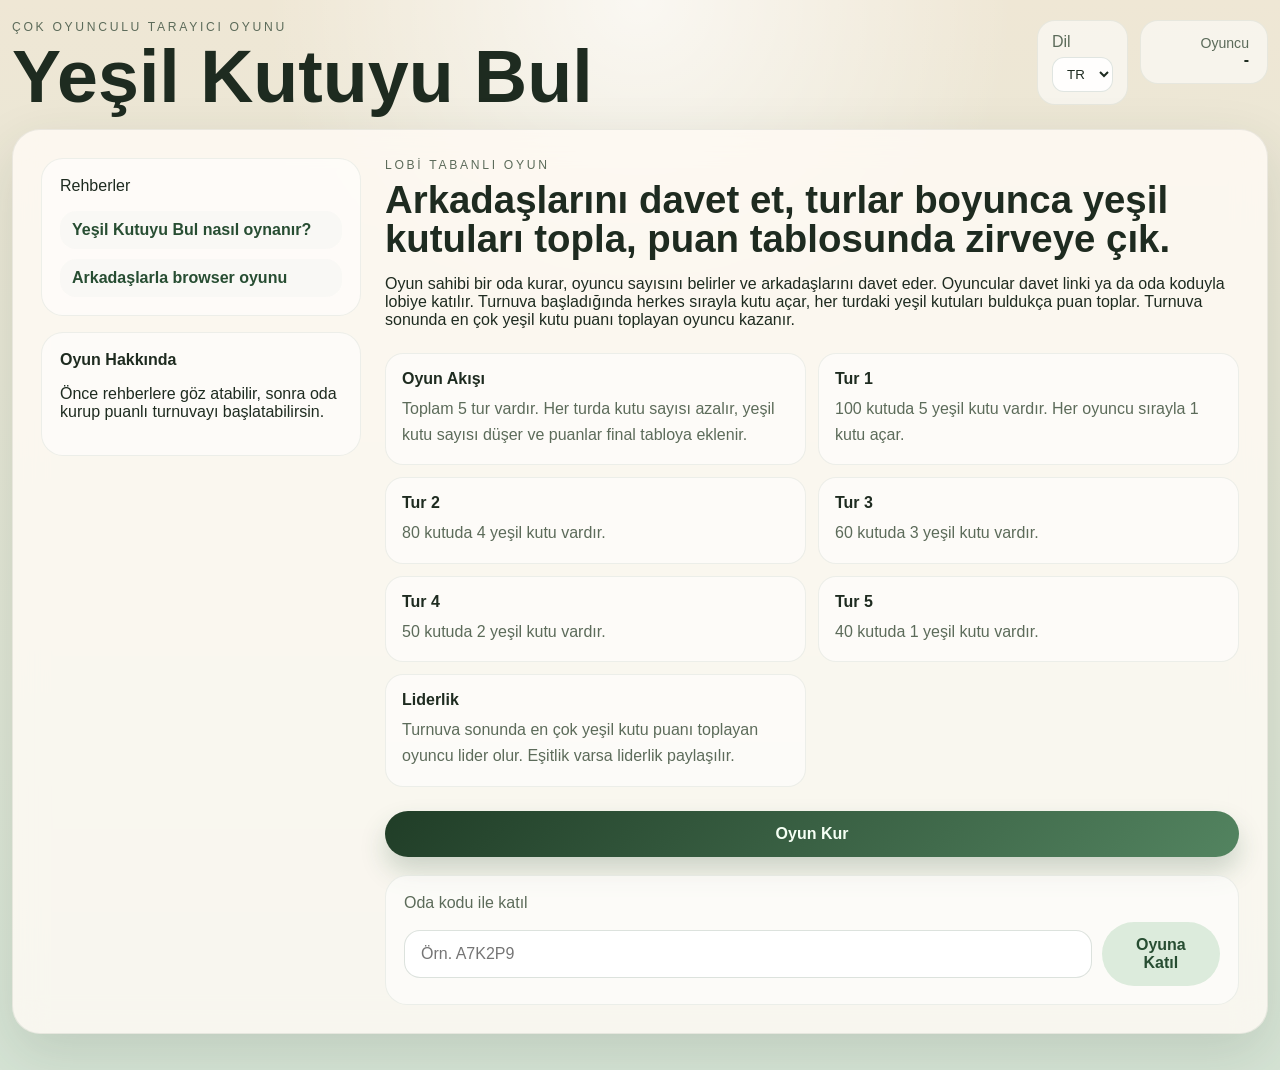
==== commit 58e23ad5: "Update scoring rules and clean tournament text" ====
--- a/index.html
+++ b/index.html
@@ -4,7 +4,7 @@
   <meta charset="UTF-8">
   <meta name="viewport" content="width=device-width, initial-scale=1.0">
   <title>Yeşil Kutuyu Bul | Multiplayer Browser Game with Room Code</title>
-  <meta name="description" content="Yeşil Kutuyu Bul is a multiplayer browser game where friends join a room, open boxes in turns, and try to find the hidden green box first. Play on mobile or desktop.">
+  <meta name="description" content="Yeşil Kutuyu Bul, oda koduyla oynanan çok oyunculu bir browser game deneyimidir. 5 tur boyunca yeşil kutuları bul, puan topla ve finalde lider ol.">
   <meta name="robots" content="index,follow,max-image-preview:large">
   <link rel="canonical" href="https://findthebox.co/">
   <link rel="alternate" hreflang="tr" href="https://findthebox.co/tr/">
@@ -12,13 +12,13 @@
   <link rel="alternate" hreflang="x-default" href="https://findthebox.co/">
   <meta property="og:type" content="website">
   <meta property="og:title" content="Yeşil Kutuyu Bul | Multiplayer Browser Game">
-  <meta property="og:description" content="Create a room, invite friends, and find the hidden green box before anyone else.">
+  <meta property="og:description" content="Create a room, invite friends, find multiple green boxes across 5 rounds, and finish on top of the score table.">
   <meta property="og:url" content="https://findthebox.co/">
   <meta property="og:site_name" content="FindTheBox">
   <meta property="og:locale" content="tr_TR">
   <meta name="twitter:card" content="summary_large_image">
   <meta name="twitter:title" content="Yeşil Kutuyu Bul | Multiplayer Browser Game">
-  <meta name="twitter:description" content="Play a fast room-based browser game with friends on desktop or mobile.">
+  <meta name="twitter:description" content="Play a score-based browser game with friends on desktop or mobile.">
   <script type="application/ld+json">
     {
       "@context": "https://schema.org",
@@ -47,7 +47,7 @@
         </label>
         <div class="profile-chip">
           <span id="playerBadgeLabel">Oyuncu</span>
-        <strong id="playerBadge">-</strong>
+          <strong id="playerBadge">-</strong>
         </div>
       </div>
     </header>
@@ -58,7 +58,6 @@
           <div class="player-list-card">
             <div class="player-list-title">
               <span id="guidesTitle">Rehberler</span>
-              <strong>SEO</strong>
             </div>
             <ul class="players-list">
               <li class="compact"><a id="guidePrimary" href="/tr/nasil-oynanir/">Yeşil Kutuyu Bul nasıl oynanır?</a></li>
@@ -68,49 +67,49 @@
 
           <div class="panel-note">
             <strong id="sidebarNoteTitle">Oyun Hakkında</strong>
-            <p id="sidebarNoteText">Önce rehberlere göz atabilir, sonra oda kurup hemen oyuna başlayabilirsin.</p>
+            <p id="sidebarNoteText">Önce rehberlere göz atabilir, sonra oda kurup puanlı turnuvayı başlatabilirsin.</p>
           </div>
         </aside>
 
         <div class="hero-main">
           <div class="hero-copy">
             <p id="heroKicker" class="section-kicker">Lobi tabanlı oyun</p>
-            <h2 id="heroTitle">Arkadaşlarını davet et, sırayla kutu aç, yeşili bulan kazansın.</h2>
+            <h2 id="heroTitle">Arkadaşlarını davet et, turlar boyunca yeşil kutuları topla, puan tablosunda zirveye çık.</h2>
             <p id="heroDescription">
               Oyun sahibi bir oda kurar, oyuncu sayısını belirler ve arkadaşlarını davet eder.
               Oyuncular davet linki ya da oda koduyla lobiye katılır. Turnuva başladığında herkes
-              sırayla kutu açar, yeşil kutuyu bulan oyuncu o turu kazanır ve bir sonraki turda avantaj
-              elde eder.
+              sırayla kutu açar, her turdaki yeşil kutuları buldukça puan toplar. Turnuva sonunda
+              en çok yeşil kutu puanı toplayan oyuncu kazanır.
             </p>
 
             <div class="hero-rules">
               <div class="hero-rule-card">
                 <strong id="heroRuleFlowTitle">Oyun Akışı</strong>
-                <p id="heroRuleFlowText">Toplam 5 tur vardır. Her turda kutu sayısı azalır ve oyun daha zor hale gelir.</p>
+                <p id="heroRuleFlowText">Toplam 5 tur vardır. Her turda kutu sayısı azalır, yeşil kutu sayısı düşer ve puanlar final tabloya eklenir.</p>
               </div>
               <div class="hero-rule-card">
                 <strong id="heroRule1Title">Tur 1</strong>
-                <p id="heroRule1Text">100 kutu vardır. Herkes sırayla 1 kutu açar. Yeşili bulan ilk turu kazanır.</p>
+                <p id="heroRule1Text">100 kutuda 5 yeşil kutu vardır. Her oyuncu sırayla 1 kutu açar.</p>
               </div>
               <div class="hero-rule-card">
                 <strong id="heroRule2Title">Tur 2</strong>
-                <p id="heroRule2Text">80 kutu vardır. 1. turu kazanan oyuncu ilk başlar ve arka arkaya 5 kutu açar.</p>
+                <p id="heroRule2Text">80 kutuda 4 yeşil kutu vardır.</p>
               </div>
               <div class="hero-rule-card">
                 <strong id="heroRule3Title">Tur 3</strong>
-                <p id="heroRule3Text">60 kutu vardır. 2. turu kazanan oyuncu ilk başlar ve 5 kutu açma hakkı kazanır.</p>
+                <p id="heroRule3Text">60 kutuda 3 yeşil kutu vardır.</p>
               </div>
               <div class="hero-rule-card">
                 <strong id="heroRule4Title">Tur 4</strong>
-                <p id="heroRule4Text">50 kutu vardır. 3. turu kazanan oyuncu ilk başlar ve yine 5 kutu açar.</p>
+                <p id="heroRule4Text">50 kutuda 2 yeşil kutu vardır.</p>
               </div>
               <div class="hero-rule-card">
                 <strong id="heroRule5Title">Tur 5</strong>
-                <p id="heroRule5Text">40 kutu vardır. 4. turu kazanan oyuncu ilk başlar, bu kez 3 kutu açar.</p>
+                <p id="heroRule5Text">40 kutuda 1 yeşil kutu vardır.</p>
               </div>
               <div class="hero-rule-card">
                 <strong id="heroRuleLeaderTitle">Liderlik</strong>
-                <p id="heroRuleLeaderText">Turnuva sonunda en çok tur kazanan oyuncu lider olur. Eşitlik varsa liderlik paylaşılır.</p>
+                <p id="heroRuleLeaderText">Turnuva sonunda en çok yeşil kutu puanı toplayan oyuncu lider olur. Eşitlik varsa liderlik paylaşılır.</p>
               </div>
             </div>
           </div>
@@ -122,7 +121,7 @@
               <label id="joinRoomLabel" for="roomCodeInput">Oda kodu ile katıl</label>
               <div class="join-row">
                 <input id="roomCodeInput" name="roomCode" type="text" maxlength="6" placeholder="Örn. A7K2P9" autocomplete="off">
-                <button class="secondary-button" type="submit">Oyuna Katil</button>
+                <button class="secondary-button" type="submit">Oyuna Katıl</button>
               </div>
             </form>
 
@@ -179,7 +178,7 @@
 
             <div class="panel-note">
               <strong id="turnRuleTitle">Tur Kuralı</strong>
-              <p id="stepRuleText">1. turda herkes sırayla 1 kutu açar. Sonraki turlarda kazanan oyuncu bonus açılış hakkıyla başlar.</p>
+              <p id="stepRuleText">1. turda 100 kutu içinde 5 yeşil kutu vardır. Sonraki turlarda kutu ve yeşil kutu sayısı birlikte azalır.</p>
             </div>
           </aside>
 
@@ -192,7 +191,7 @@
               </div>
 
               <div class="toolbar-actions">
-                <button id="startGameButton" class="primary-button" type="button">Oyunu Baslat</button>
+                <button id="startGameButton" class="primary-button" type="button">Oyunu Başlat</button>
                 <button id="leaveRoomButton" class="ghost-button" type="button">Lobiden Ayrıl</button>
               </div>
             </div>
@@ -207,7 +206,7 @@
                 <strong id="stepLabel">1/5</strong>
               </div>
               <div class="turn-card">
-                <span id="bonusTitle">Bonus Hak</span>
+                <span id="bonusTitle">Yeşil Kalan</span>
                 <strong id="bonusLabel">-</strong>
               </div>
               <div class="turn-card">
@@ -286,8 +285,8 @@
       <span class="burst burst-d"></span>
     </div>
     <div class="celebration-card">
-      <p id="celebrationKicker" class="section-kicker">Tur Kazanıldı</p>
-      <h2 id="celebrationTitle">Kazanan belli oldu</h2>
+      <p id="celebrationKicker" class="section-kicker">Tur Tamamlandı</p>
+      <h2 id="celebrationTitle">Tur tamamlandı</h2>
       <p id="celebrationText">Yeni tur 5 saniye içinde başlayacak.</p>
     </div>
   </div>
--- a/styles.css
+++ b/styles.css
@@ -165,6 +165,35 @@
   margin-top: 16px;
 }
 
+.admin-history-grid {
+  margin-top: 16px;
+}
+
+.admin-history-table-wrap {
+  overflow-x: auto;
+  margin-top: 14px;
+}
+
+.admin-history-table {
+  width: 100%;
+  border-collapse: collapse;
+  font-size: 0.96rem;
+}
+
+.admin-history-table th,
+.admin-history-table td {
+  padding: 12px 10px;
+  border-bottom: 1px solid rgba(39, 77, 50, 0.1);
+  text-align: left;
+}
+
+.admin-history-table th {
+  color: var(--muted);
+  font-size: 0.82rem;
+  text-transform: uppercase;
+  letter-spacing: 0.08em;
+}
+
 .admin-gate {
   margin-bottom: 16px;
 }
